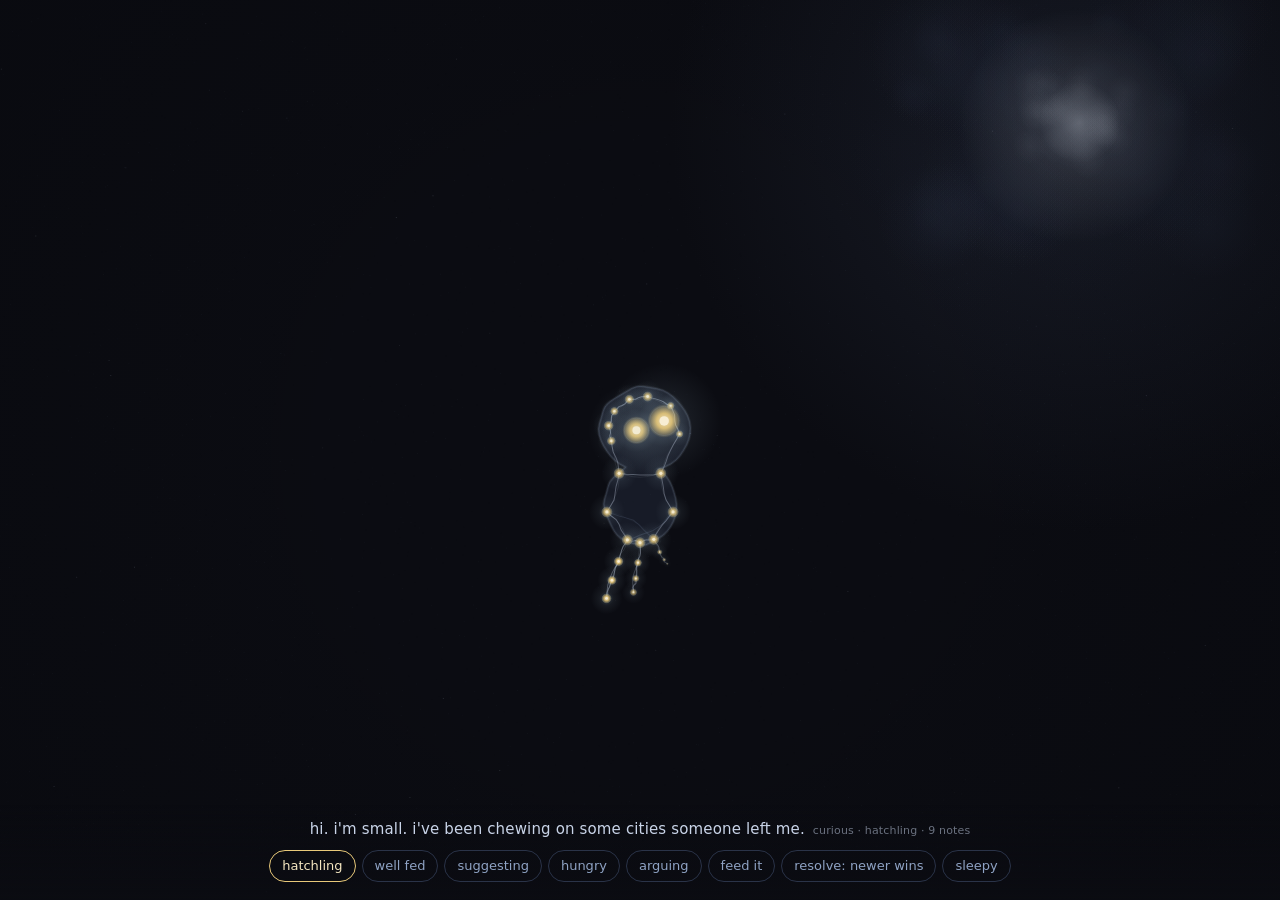
==== viz/demo.html @ 3db978c4 "Moving graph: creature viz (by Twelve)" ====
<!doctype html>
<html lang="en">
<head>
<meta charset="utf-8">
<meta name="viewport" content="width=device-width, initial-scale=1">
<title>living brain · creature demo</title>
<style>
  html, body { margin: 0; height: 100%; background: #0B0C12; color: #8FA3C4; font: 13px/1.4 ui-sans-serif, system-ui, sans-serif; }
  canvas { position: fixed; inset: 0; width: 100vw; height: 100vh; display: block; }
  .bar { position: fixed; left: 0; right: 0; bottom: 0; padding: 14px 18px 18px; display: flex; flex-direction: column; gap: 10px; align-items: center;
         background: linear-gradient(to top, rgba(11,12,18,.92), rgba(11,12,18,0)); }
  .says { color: #C9D4E8; font-size: 15px; min-height: 1.4em; text-align: center; letter-spacing: .01em; }
  .says small { color: #6B7280; margin-left: 8px; font-size: 11px; }
  .steps { display: flex; gap: 6px; flex-wrap: wrap; justify-content: center; }
  button { background: transparent; color: #8FA3C4; border: 1px solid #2A3348; border-radius: 999px; padding: 6px 12px; font: inherit; cursor: pointer; }
  button:hover { border-color: #8FA3C4; color: #C9D4E8; }
  button[aria-pressed="true"] { border-color: #E8C97A; color: #F4E6C1; }
  .info { position: fixed; top: 14px; left: 18px; color: #3D4658; font-size: 12px; max-width: 40ch; }
  .info b { color: #8FA3C4; font-weight: 500; }
  body.clean .bar, body.clean .info { display: none; }
</style>
</head>
<body>
<canvas id="c" aria-label="the living brain creature"></canvas>
<div class="info" id="info"></div>
<div class="bar">
  <div class="says" id="says"></div>
  <div class="steps" id="steps"></div>
</div>
<script type="module">
// Demo: waystone's first-meal seed (seed/waystone-first-meal.json) pushed through Engram's tick()
// (src/brain.js), drawn by creature.js, captioned with waystone's lines (voice/waystone-lines.json).
import { createCreature, groupTopics } from './creature.js';
import { tick, clusterHunger, addContradiction, resolveContradiction } from '../src/brain.js';

const esc = s => String(s ?? '').replace(/[&<>"]/g, c => ({ '&': '&amp;', '<': '&lt;', '>': '&gt;', '"': '&quot;' })[c]);
const show = html => (document.getElementById('info').innerHTML = html);
const creature = createCreature(document.getElementById('c'), {
  onNodeClick: n => show(`<b>${esc(n.title)}</b><br>${esc(n.text)}<br><small>${esc((n.tags || []).join(', '))} · ${esc(n.origin)} · vitality ${(+n.vitality).toFixed(2)}</small>`),
});

const [SEED, LINES] = await Promise.all([
  fetch('../seed/waystone-first-meal.json').then(r => r.json()),
  fetch('../voice/waystone-lines.json').then(r => r.json()).catch(() => null),
]);
const HOUR = 3600e3, DAY = 24 * HOUR, at = ms => new Date(ms).toISOString();
const title = (st, id) => (st.notes.find(n => n.id === id)?.title || '').toLowerCase();
const gist = (st, id) => (st.notes.find(n => n.id === id)?.text || '').split(/[.(;]/)[0].trim().toLowerCase();
const fill = (tpl, v) => (tpl || '').replace(/\{(\w+)\}/g, (_, k) => v[k] ?? '');
const line = (group, key, v) => fill((LINES?.[group]?.[key] || [])[0], v);

// limb the demo starves and feeds: the "street is handed a seat, a drink, the news, a coin" thread
const LIMBS = groupTopics(SEED.notes, SEED.links);
const HUNGRY_LIMB = [...LIMBS].filter(([, t]) => t === LIMBS.get('n_41')).map(([id]) => id);
const HATCH = ['n_41', 'n_31', 'n_23', 'n_40', 'n_10', 'n_12', 'n_42', 'n_35', 'n_36'];
const SUGGESTED = { id: 'l_s1', from: 'n_22', to: 'n_24', reason: 'water kept at home and shared', status: 'suggested', suggestedBy: 'brain' };
const NEW_BOLOGNA = { id: 'n_52', title: 'Bologna porticoes', text: 'the porticoes were for carts and market stalls, the hat thing is a myth', source: 'voice', tags: ['bologna', 'city'], vitality: 1, replacedBy: null };
const NEW_ISTANBUL = { id: 'n_53', title: 'Istanbul suspended coffee', text: 'askıda kahve: pay for a coffee someone else will drink later', source: 'voice', tags: ['istanbul', 'city'], vitality: 1, replacedBy: null };

function storeFor(key, now) {
  // re-base the seed so it was eaten an hour ago, whenever this demo runs
  const touch = (n, ago) => ({ ...n, createdAt: n.createdAt && n.createdAt > at(now - ago) ? at(now - ago) : (n.createdAt || at(now - ago)), lastTouchedAt: at(now - ago) });
  let notes = SEED.notes.map(n => touch(n, HOUR)), links = SEED.links.slice(), contradictions = [];
  const voice = (n, ago) => ({ ...n, origin: `miranda voice ${at(now).slice(0, 10)}`, createdAt: at(now - ago), lastTouchedAt: at(now - ago) });
  const starve = () => notes.map(n => HUNGRY_LIMB.includes(n.id) ? touch(n, 45 * DAY) : SEED.links.some(l => l.from === n.id || l.to === n.id) && LIMBS.get(n.id) !== LIMBS.get('n_42') && LIMBS.get(n.id) !== LIMBS.get('n_45') && !['n_28', 'n_30', 'n_45', 'n_35', 'n_36', 'n_42'].includes(n.id) ? touch(n, 18 * DAY) : n);
  const argue = () => {
    notes = [...notes, voice(NEW_BOLOGNA, 20 * 60e3)];
    links = [...links, { id: 'l_a1', from: 'n_52', to: 'n_09', reason: 'both about Bologna porticoes', status: 'confirmed', suggestedBy: 'miranda', createdAt: at(now) }];
    contradictions = addContradiction({ notes, links, contradictions }, 'n_09', 'n_52', 'porticoes for hats vs for carts').contradictions;
  };
  const feed = () => {
    notes = notes.map(n => HUNGRY_LIMB.includes(n.id) ? { ...n, lastTouchedAt: at(now) } : n);
    notes = [...notes, voice(NEW_ISTANBUL, 30e3)];
    links = [...links, { id: 'l_f1', from: 'n_53', to: 'n_31', reason: 'leaving something for a stranger', status: 'confirmed', suggestedBy: 'miranda', createdAt: at(now) }];
  };
  let opts = {};
  switch (key) {
    case 'hatchling': notes = notes.filter(n => HATCH.includes(n.id)); links = links.filter(l => HATCH.includes(l.from) && HATCH.includes(l.to)); opts = { justAdded: true }; break;
    case 'well-fed': break;
    case 'suggesting': links = [...links, { ...SUGGESTED, createdAt: at(now) }]; break;
    case 'hungry': notes = starve(); break;
    case 'arguing': notes = starve(); argue(); break;
    case 'fed': notes = starve(); argue(); feed(); opts = { justAdded: true }; break;
    case 'resolved': notes = starve(); argue(); feed();
      ({ notes, links, contradictions } = resolveContradiction({ notes, links, contradictions, creature: {} }, 'c_01', 'newer_wins', null, now)); break;
    case 'sleepy': notes = notes.map(n => touch(n, 5 * DAY)); break;
  }
  const store = tick({ notes, links, contradictions, creature: { ...SEED.creature } }, now, opts);
  store.creature.stage = notes.length < 12 ? 'hatchling' : notes.length < 30 ? 'growing' : 'well_fed';
  return store;
}

function caption(key, st) {
  const c = st.creature, f = c.flags || {}, m = c.mood;
  if (key === 'hatchling') return (LINES?.first_meal || [])[0] || "hi. i'm small.";
  if (m === 'arguing') { const x = st.contradictions.find(c => c.status === 'open'); return line('moods', 'arguing', { note_a: gist(st, x.a), note_b: gist(st, x.b) }); }
  if (m === 'hungry') return line('moods', 'hungry', { topic: 'istanbul and rome', note: title(st, 'n_41') }); // the limb the viz droops
  if (m === 'curious') return line('moods', 'curious', { note: title(st, st.notes[st.notes.length - 1].id) });
  if (f.suggesting || m === 'suggesting') { const l = st.links.find(l => l.status === 'suggested'); return line('flags', 'suggesting', { note_a: title(st, l.from), note_b: title(st, l.to) }); }
  if (f.full || m === 'full') return line('flags', 'full', { note: title(st, 'n_39'), topic: 'street rules' });
  return line('moods', m, {});
}

const STEPS = [['hatchling', 'hatchling'], ['well-fed', 'well fed'], ['suggesting', 'suggesting'], ['hungry', 'hungry'], ['arguing', 'arguing'],
  ['fed', 'feed it'], ['resolved', 'resolve: newer wins'], ['sleepy', 'sleepy']];
function go(i) {
  const [key] = STEPS[i], now = Date.now(), store = storeFor(key, now);
  creature.update({ ...store, hunger: clusterHunger(store, now), now });
  const c = store.creature, flags = Object.entries(c.flags || {}).filter(([k, v]) => v === true).map(([k]) => k);
  document.getElementById('says').innerHTML = `${esc(caption(key, store))}<small>${[c.mood, ...flags].join(' + ')} · ${c.stage} · ${store.notes.length} notes</small>`;
  document.querySelectorAll('#steps button').forEach((b, j) => b.setAttribute('aria-pressed', String(j === i)));
  show('');
  return [c.mood, ...flags].join('+');
}

const bar = document.getElementById('steps');
STEPS.forEach(([, label], i) => { const b = document.createElement('button'); b.textContent = label; b.onclick = () => go(i); bar.append(b); });
const params = new URLSearchParams(location.search);
if (params.has('clean')) document.body.classList.add('clean');
if (params.has('reduced')) creature.setReducedMotion(true);
go(0);
window.demo = { go, creature, steps: STEPS.map(s => s[0]) };
</script>
</body>
</html>
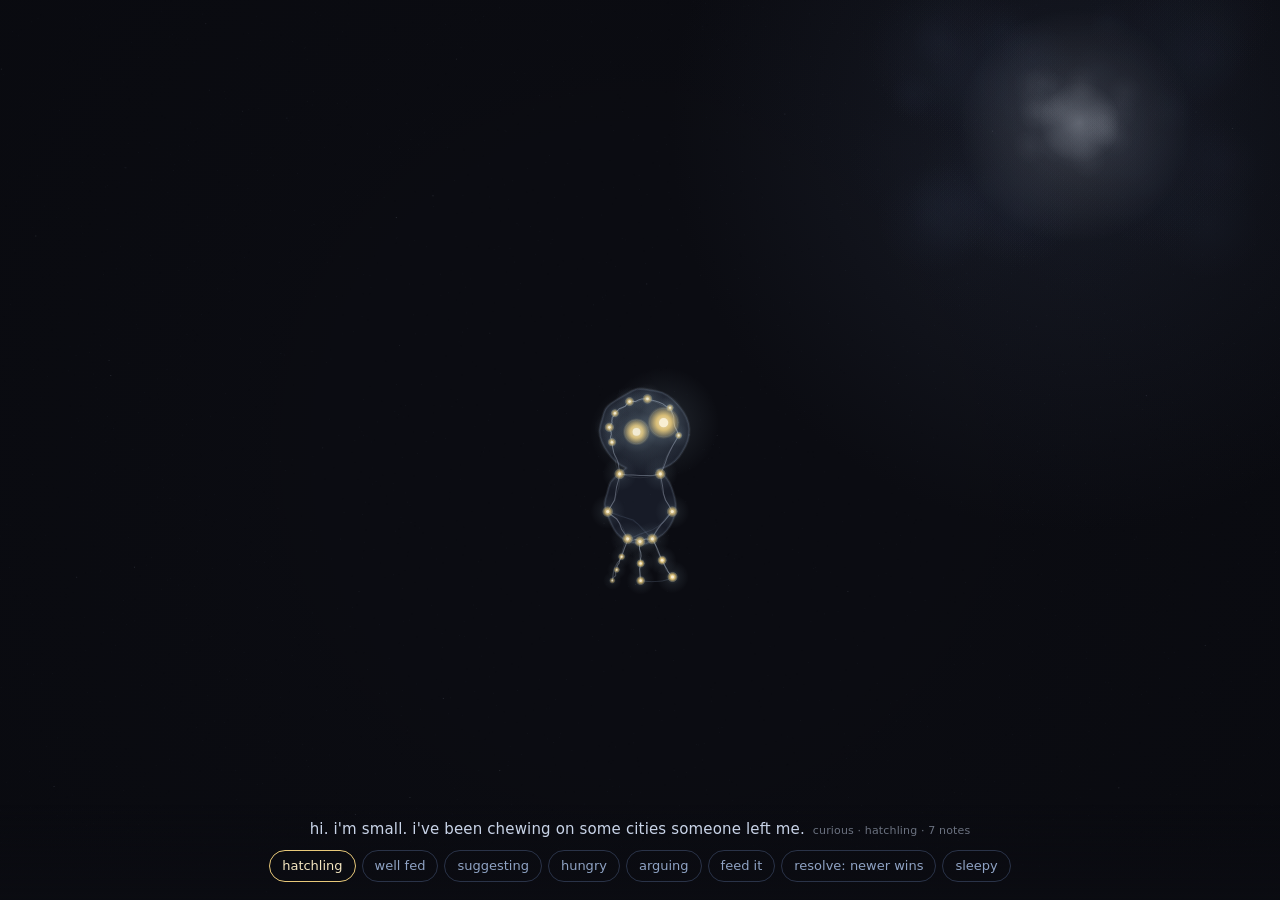
==== commit 29cfe66f: "Creature viz: topic limbs, inset, bubble anchor (by Twelve)" ====
--- a/viz/demo.html
+++ b/viz/demo.html
@@ -30,13 +30,13 @@
 <script type="module">
 // Demo: waystone's first-meal seed (seed/waystone-first-meal.json) pushed through Engram's tick()
 // (src/brain.js), drawn by creature.js, captioned with waystone's lines (voice/waystone-lines.json).
-import { createCreature, groupTopics } from './creature.js';
+import { createCreature } from './creature.js';
 import { tick, clusterHunger, addContradiction, resolveContradiction } from '../src/brain.js';
 
 const esc = s => String(s ?? '').replace(/[&<>"]/g, c => ({ '&': '&amp;', '<': '&lt;', '>': '&gt;', '"': '&quot;' })[c]);
 const show = html => (document.getElementById('info').innerHTML = html);
 const creature = createCreature(document.getElementById('c'), {
-  onNodeClick: n => show(`<b>${esc(n.title)}</b><br>${esc(n.text)}<br><small>${esc((n.tags || []).join(', '))} · ${esc(n.origin)} · vitality ${(+n.vitality).toFixed(2)}</small>`),
+  onNodeClick: n => show(`<b>${esc(n.title)}</b>${n.topic ? ` · ${esc(n.topic)}` : ''}<br>${esc(n.text)}<br><small>${esc((n.tags || []).join(', '))} · ${esc(n.origin)} · vitality ${(+n.vitality).toFixed(2)}</small>`),
 });
 
 const [SEED, LINES] = await Promise.all([
@@ -49,27 +49,27 @@
 const fill = (tpl, v) => (tpl || '').replace(/\{(\w+)\}/g, (_, k) => v[k] ?? '');
 const line = (group, key, v) => fill((LINES?.[group]?.[key] || [])[0], v);
 
-// limb the demo starves and feeds: the "street is handed a seat, a drink, the news, a coin" thread
-const LIMBS = groupTopics(SEED.notes, SEED.links);
-const HUNGRY_LIMB = [...LIMBS].filter(([, t]) => t === LIMBS.get('n_41')).map(([id]) => id);
-const HATCH = ['n_41', 'n_31', 'n_23', 'n_40', 'n_10', 'n_12', 'n_42', 'n_35', 'n_36'];
+// starve and feed the "street gifts" limb (n_41 is its hub). Hatchling is 7 notes under
+// Engram's stage cutoff of 8, from the three densest topics so they keep the leg slots.
+const HUNGRY_TOPIC = 'street gifts';
+const HATCH = ['n_01', 'n_39', 'n_03', 'n_09', 'n_23', 'n_31', 'n_41'];
 const SUGGESTED = { id: 'l_s1', from: 'n_22', to: 'n_24', reason: 'water kept at home and shared', status: 'suggested', suggestedBy: 'brain' };
-const NEW_BOLOGNA = { id: 'n_52', title: 'Bologna porticoes', text: 'the porticoes were for carts and market stalls, the hat thing is a myth', source: 'voice', tags: ['bologna', 'city'], vitality: 1, replacedBy: null };
-const NEW_ISTANBUL = { id: 'n_53', title: 'Istanbul suspended coffee', text: 'askıda kahve: pay for a coffee someone else will drink later', source: 'voice', tags: ['istanbul', 'city'], vitality: 1, replacedBy: null };
+const NEW_BOLOGNA = { id: 'n_52', title: 'Bologna porticoes', text: 'the porticoes were for carts and market stalls, the hat thing is a myth', source: 'voice', topic: 'covered walks', tags: ['bologna', 'city'], vitality: 1, replacedBy: null };
+const NEW_ISTANBUL = { id: 'n_53', title: 'Istanbul suspended coffee', text: 'askıda kahve: pay for a coffee someone else will drink later', source: 'voice', topic: 'street gifts', tags: ['istanbul', 'city'], vitality: 1, replacedBy: null };
 
 function storeFor(key, now) {
   // re-base the seed so it was eaten an hour ago, whenever this demo runs
   const touch = (n, ago) => ({ ...n, createdAt: n.createdAt && n.createdAt > at(now - ago) ? at(now - ago) : (n.createdAt || at(now - ago)), lastTouchedAt: at(now - ago) });
   let notes = SEED.notes.map(n => touch(n, HOUR)), links = SEED.links.slice(), contradictions = [];
   const voice = (n, ago) => ({ ...n, origin: `miranda voice ${at(now).slice(0, 10)}`, createdAt: at(now - ago), lastTouchedAt: at(now - ago) });
-  const starve = () => notes.map(n => HUNGRY_LIMB.includes(n.id) ? touch(n, 45 * DAY) : SEED.links.some(l => l.from === n.id || l.to === n.id) && LIMBS.get(n.id) !== LIMBS.get('n_42') && LIMBS.get(n.id) !== LIMBS.get('n_45') && !['n_28', 'n_30', 'n_45', 'n_35', 'n_36', 'n_42'].includes(n.id) ? touch(n, 18 * DAY) : n);
+  const starve = () => notes.map(n => n.topic === HUNGRY_TOPIC ? touch(n, 45 * DAY) : n);
   const argue = () => {
     notes = [...notes, voice(NEW_BOLOGNA, 20 * 60e3)];
     links = [...links, { id: 'l_a1', from: 'n_52', to: 'n_09', reason: 'both about Bologna porticoes', status: 'confirmed', suggestedBy: 'miranda', createdAt: at(now) }];
     contradictions = addContradiction({ notes, links, contradictions }, 'n_09', 'n_52', 'porticoes for hats vs for carts').contradictions;
   };
   const feed = () => {
-    notes = notes.map(n => HUNGRY_LIMB.includes(n.id) ? { ...n, lastTouchedAt: at(now) } : n);
+    notes = notes.map(n => n.topic === HUNGRY_TOPIC ? { ...n, lastTouchedAt: at(now) } : n);
     notes = [...notes, voice(NEW_ISTANBUL, 30e3)];
     links = [...links, { id: 'l_f1', from: 'n_53', to: 'n_31', reason: 'leaving something for a stranger', status: 'confirmed', suggestedBy: 'miranda', createdAt: at(now) }];
   };
@@ -85,19 +85,18 @@
       ({ notes, links, contradictions } = resolveContradiction({ notes, links, contradictions, creature: {} }, 'c_01', 'newer_wins', null, now)); break;
     case 'sleepy': notes = notes.map(n => touch(n, 5 * DAY)); break;
   }
-  const store = tick({ notes, links, contradictions, creature: { ...SEED.creature } }, now, opts);
-  store.creature.stage = notes.length < 12 ? 'hatchling' : notes.length < 30 ? 'growing' : 'well_fed';
-  return store;
+  // stage comes from tick(): hatchling under 8 live notes, growing under 20, then well_fed
+  return tick({ notes, links, contradictions, creature: { ...SEED.creature } }, now, opts);
 }
 
 function caption(key, st) {
   const c = st.creature, f = c.flags || {}, m = c.mood;
   if (key === 'hatchling') return (LINES?.first_meal || [])[0] || "hi. i'm small.";
   if (m === 'arguing') { const x = st.contradictions.find(c => c.status === 'open'); return line('moods', 'arguing', { note_a: gist(st, x.a), note_b: gist(st, x.b) }); }
-  if (m === 'hungry') return line('moods', 'hungry', { topic: 'istanbul and rome', note: title(st, 'n_41') }); // the limb the viz droops
+  if (m === 'hungry') return line('moods', 'hungry', { topic: HUNGRY_TOPIC, note: title(st, 'n_41') });
   if (m === 'curious') return line('moods', 'curious', { note: title(st, st.notes[st.notes.length - 1].id) });
   if (f.suggesting || m === 'suggesting') { const l = st.links.find(l => l.status === 'suggested'); return line('flags', 'suggesting', { note_a: title(st, l.from), note_b: title(st, l.to) }); }
-  if (f.full || m === 'full') return line('flags', 'full', { note: title(st, 'n_39'), topic: 'street rules' });
+  if (f.full || m === 'full') return line('flags', 'full', { note: title(st, 'n_39'), topic: 'numbered laws' });
   return line('moods', m, {});
 }
 
